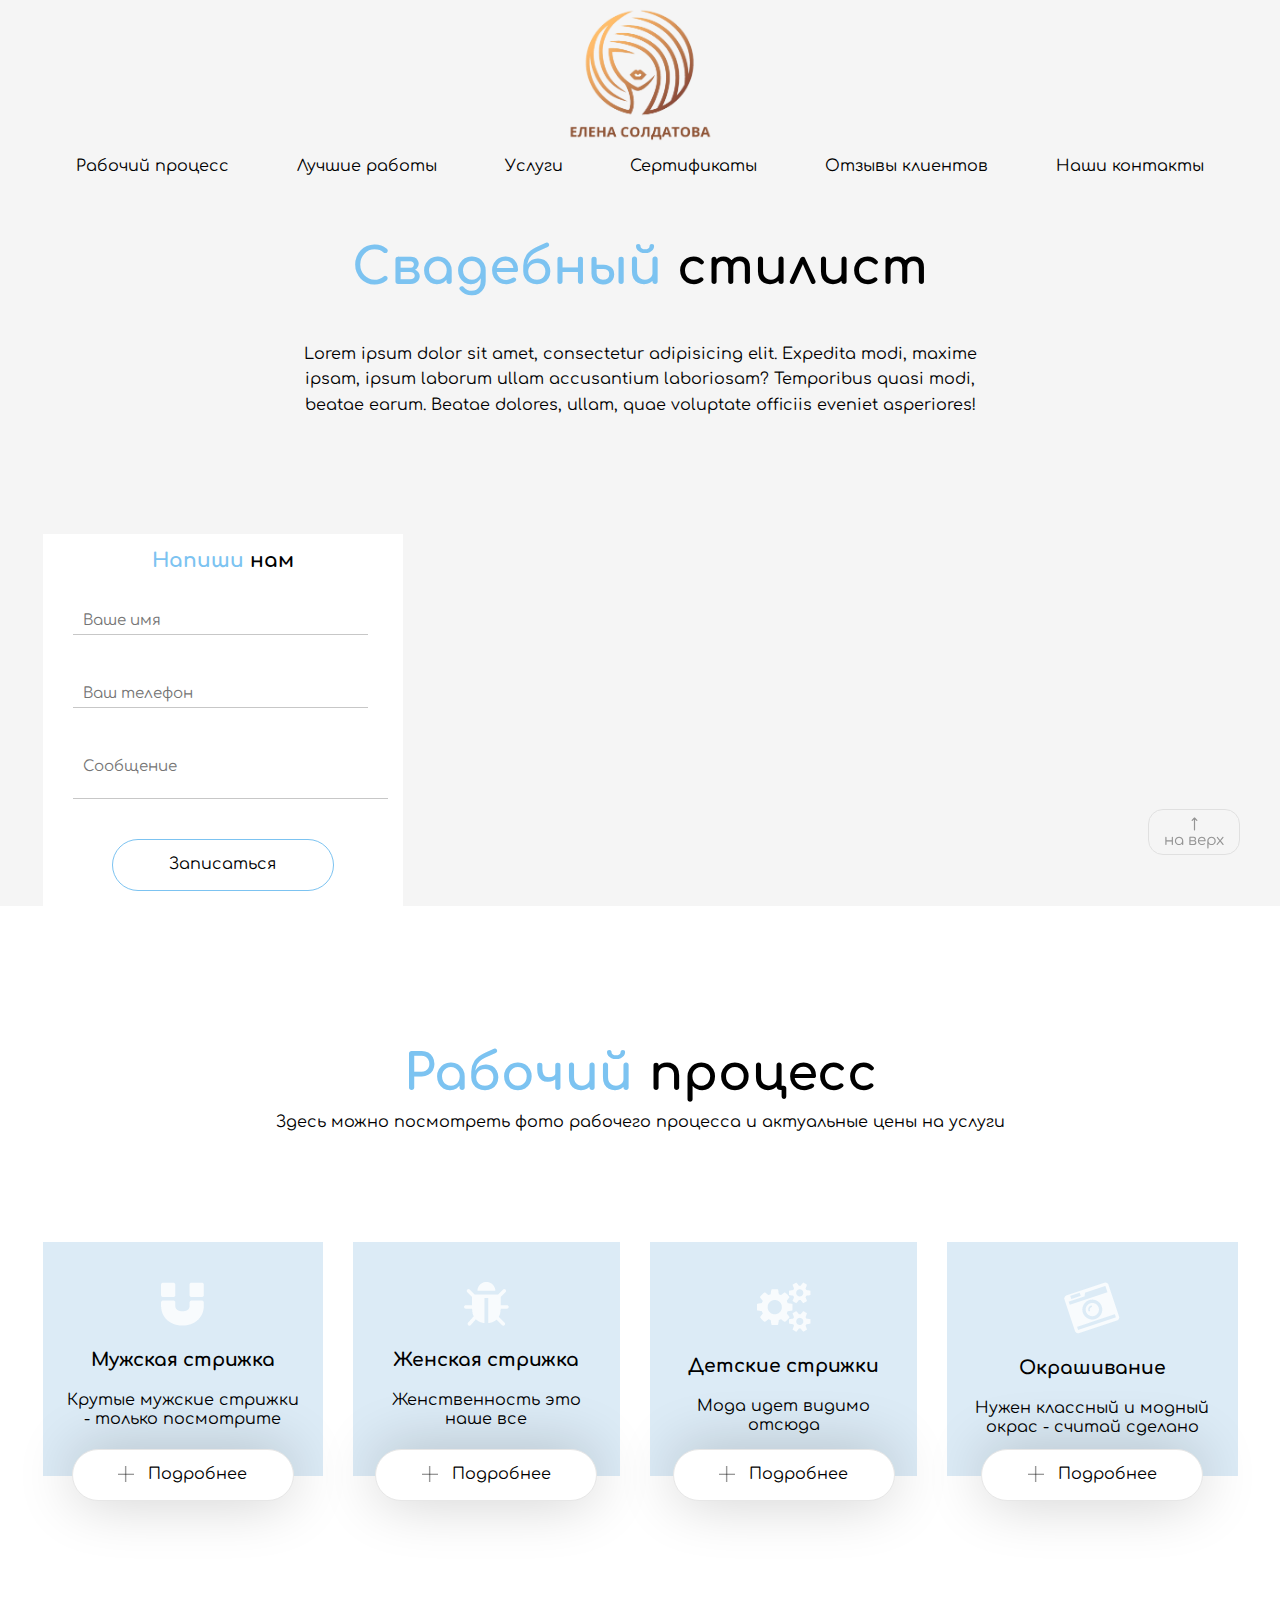
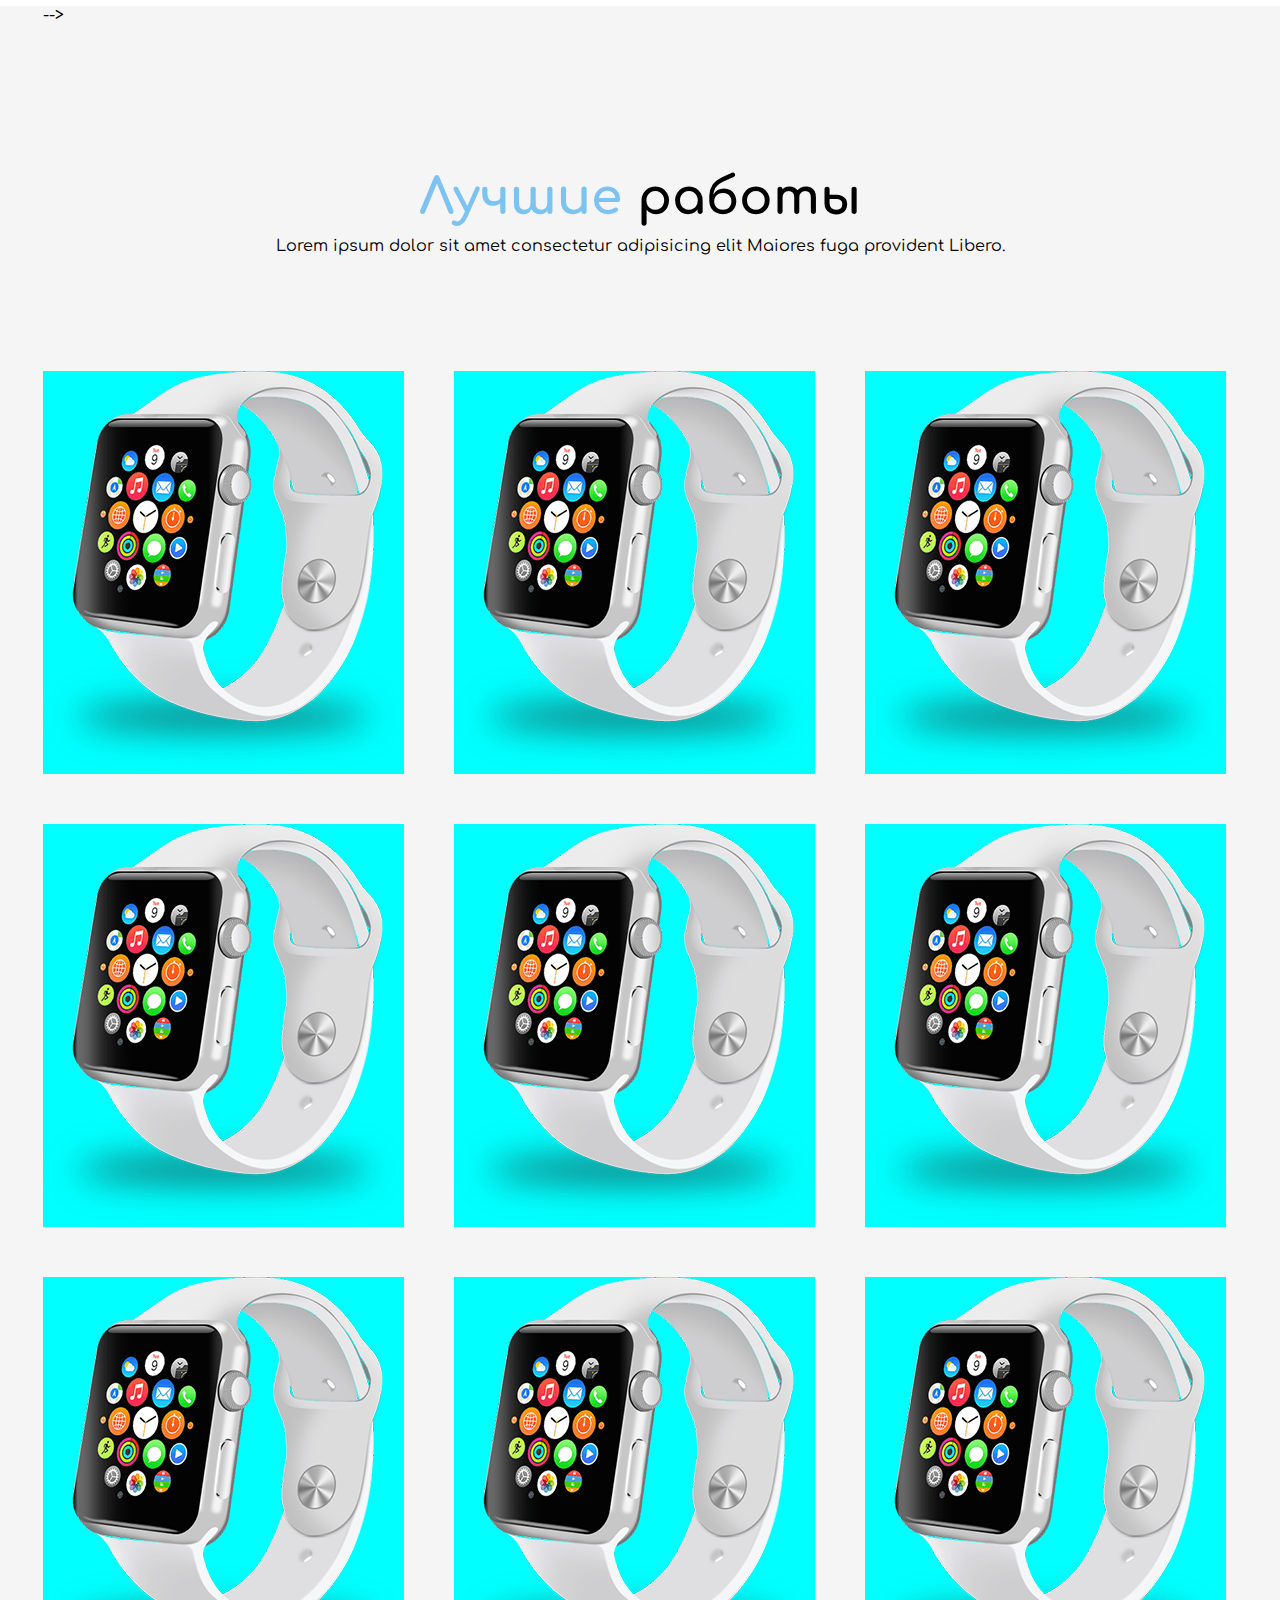
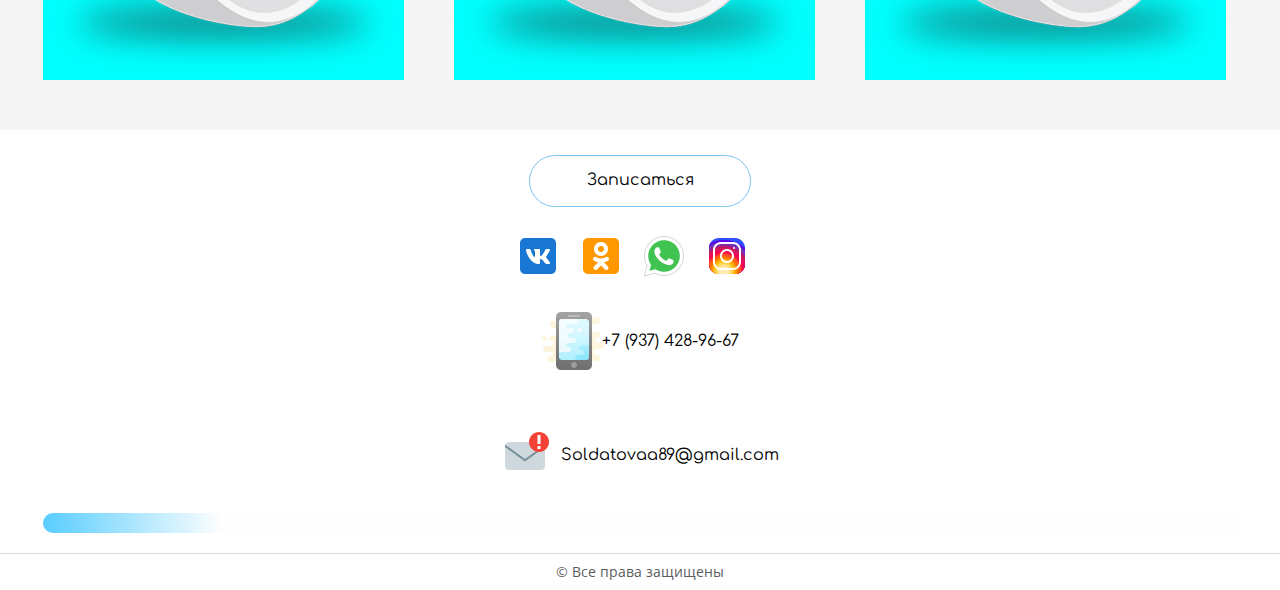
==== Шаблон для Аленкиного сайта/Site_by_Alena/index.html @ 79f77d55 "Учебные проекты" ====
<!DOCTYPE html>
<html lang="ru">
<head>
    <meta charset="UTF-8">
    <title>Елена Солдатова</title>
    <link rel="stylesheet" href="normalize.css">
    <link href="https://fonts.googleapis.com/css?family=Comfortaa:300,400,500,600,700&display=swap" rel="stylesheet">
    <link href="https://fonts.googleapis.com/css?family=Open+Sans:400,700&display=swap" rel="stylesheet">
    <link rel="stylesheet" href="style.css">
</head>

<body>
    <header class="footer" id="top">
        <div class="container">
            <!-- <a name="top"></a> -->
            <div class="logo">
                <img src="img/beautyes.png" alt="logo" class="header_logo" width='150' height="150">
                
            </div>

            <nav class="nav_footer">
                <ul>
                    <li>
                        <!-- Ставим якоря -->
                        <a href="#workingProcess">Рабочий процесс</a>
                    </li>

                    <li>
                        <a href="#bestWorks">Лучшие работы</a>
                    </li>

                    <li>
                        <a href="#">Услуги</a>
                    </li>

                    <li>
                        <a href="#">Сертификаты</a>
                    </li>

                    <li>
                        <a href="#">Отзывы клиентов</a>
                    </li>

                    <li>
                        <a href="#ourContacts">Наши контакты</a>
                    </li>
                </ul>
            </nav>

            <section class="heading">
                <h1><span>Свадебный</span> стилист</h1>
                <p class="heading_text">
                    Lorem ipsum dolor sit amet, consectetur adipisicing elit. Expedita modi, maxime ipsam, ipsum laborum ullam accusantium laboriosam? Temporibus quasi modi, beatae earum. Beatae dolores, ullam, quae voluptate officiis eveniet asperiores!
                </p>

                <form action="#" class="heading_form">
                    <p><span>Напиши</span> нам</p>

                    <input type="search" class="input_search" name="name" placeholder="Ваше имя">

                    <input type="search" class="input_tel" name="tel" placeholder="Ваш телефон">

                    <textarea name="" id="heading_textarea" placeholder="Сообщение"></textarea>

                    <a href="#" class="heading_form-btn">Записаться</a>
                </form>
            </section>
        </div>
    </header>

    <div class="props_container">
        <div class="container">
            <!-- <a name="workingProcess"></a> -->
            <section class="props">
                <h2 id="workingProcess"><span>Рабочий</span> процесс</h2>
                <p class="props_text">Здесь можно посмотреть фото рабочего процесса и актуальные цены на услуги</p>

                <div class="props_block">
                    <div class="props_block_item props_block-1">
                        <img src="img/magnet%EF%81%B6.png" alt="Магнит">
                        <h3>Мужская стрижка</h3>
                        <p>Крутые мужские стрижки - только посмотрите</p>
                        <a href="#" class="props_block-btn"><span>Подробнее</span></a>
                    </div>

                    <div class="props_block_item props_block-2">
                        <img src="img/roach%EF%86%88.png" alt="Жук">
                        <h3>Женская стрижка</h3>
                        <p>Женственность это наше все</p>
                        <a href="#" class="props_block-btn"><span>Подробнее</span></a>
                    </div>

                    <div class="props_block_item props_block-3">
                        <img src="img/mechanical%EF%82%85.png" alt="Механизм">
                        <h3>Детские стрижки</h3>
                        <p>Мода идет видимо отсюда</p>
                        <a href="#" class="props_block-btn"><span>Подробнее</span></a>
                    </div>

                    <div class="props_block_item props_block-4">
                        <img src="img/camera%EF%82%83.png" alt="Камера">
                        <h3>Окрашивание</h3>
                        <p>Нужен классный и модный окрас - считай сделано</p>
                        <a href="#" class="props_block-btn"><span>Подробнее</span></a>
                    </div>
                </div>
            </section>
        </div>
    </div>

    <div class="img_container">
        <div class="container">
            <!-- <a name="bestWorks"></!--> -->
            <section class="img_portfolio">
                <h2 id="bestWorks"><span>Лучшие</span> работы</h2>
                <p class="img_portfolio-text">Lorem ipsum dolor sit amet consectetur adipisicing elit Maiores fuga provident Libero.</p>

                <div class="img_portfolio-item">
                    <img src="img/apple-watch.png" alt="Фотография">
                    <img src="img/apple-watch.png" alt="Фотография">
                    <img src="img/apple-watch.png" alt="Фотография">
                    <img src="img/apple-watch.png" alt="Фотография">
                    <img src="img/apple-watch.png" alt="Фотография">
                    <img src="img/apple-watch.png" alt="Фотография">
                    <img src="img/apple-watch.png" alt="Фотография">
                    <img src="img/apple-watch.png" alt="Фотография">
                    <img src="img/apple-watch.png" alt="Фотография">
                </div>
            </section>
        </div>
    </div>

    <footer class="cont" id="ourContacts">
        <div class="container">
            <!-- <a name="ourContacts"></a> --> <!-- Ставим якоря -->
            <section class="cont__item">
                <h2 class="visually-hidden">Заголовок пустой</h2>
                
                <a href="#" class="heading_form-btn">Записаться</a>

                <ul class="cont-soc">
                    <li class="cont-soc__list">
                        <a href="https://vk.com/fktyf1989" class="cont-list__item" aria-label="Вконтакте" target="_blank">
                            <img src="./img/vk.png" alt="Иконка вконтакте">
                        </a>
                    </li>
                    <li class="cont-soc__list">
                        <a href="https://ok.ru/profile/557922442217" class="cont-list__item" aria-label="Одноклассники" target="_blank">
                            <img src="./img/ok.png" alt="Иконка Одноклассники">
                        </a>  
                    </li>
                    <li class="cont-soc__list">
                        <a href="https://www.whatsapp.com/" class="cont-list__item" aria-label="Ватсап" target="_blank">
                            <img src="./img/whatsapp.png" alt="Иконка Ватсап">
                        </a>
                    </li>
                    <li class="cont-soc__list">
                        <a href="http://instagram.com" class="cont-list__item"  aria-label="Инстаграмм" target="_blank">
                            <img src="./img/instagram.png" alt="Иконка Инстаграмм">
                        </a>
                    </li>
                </ul>
                <div class="cont-soc__connection">
                    <a class="cont-list__link tele" href="tel:+79374289667">+7 (937) 428-96-67</a>
                    <a class="cont-list__link mail" href="mailto:soldatovaa89@gmail.com">Soldatovaa89@gmail.com</a>
                </div>

                <div class="courses__many">
                    <div class="money_block">
                        
                    </div>
                </div>
            </section>
        </div>
        <p class="copyright">© Все права защищены</p>
    </footer>

    <a href="#top" class="up up-arrow">&#8593;<br>на верх</a>
    <script src="https://code.jquery.com/jquery-3.4.1.min.js"></script> 
    <script src="main.js"></script>
</body>
</html>
---- Шаблон для Аленкиного сайта/Site_by_Alena/style.css ----
* {
    margin: 0;
    padding: 0;
}

html {
    scroll-behavior: smooth; 
    /* Плавная прокрутка на верх. Можно ставить на тот блок,
     на который нужно прокрутить */
}

a {
    text-decoration: none;
    color: #000;
}

h1 {
    font-size: 50px;
}

body {
    font-family: 'Comfortaa', cursive;
    font-size: 16px;
    position: relative;
}

/* HEADER  _______START */

header {
    background-color: #f5f5f5;
}

.container {
    width: 1195px;
    margin: 0 auto;
}
.visually-hidden {
    position: absolute;
    clip: rect(1px 1px 1px 1px);
    clip: rect(1px, 1px, 1px, 1px);
    padding: 0 !important;
    border: 0 !important;
    height: 1px !important;
    width: 1px !important;
    overflow: hidden;
}

/* При нажатии на кнопку с лого переход к контактам */

.logo {
    /*    display: inline-block;*/
    text-align: center;
}

.logo:hover {
    /*    text-align: center;*/
    /*    background: url('img/resizeopasity.png') no-repeat center/contain;*/
    /*    background-position: left;*/
    transform: rotate(1deg);
    transition: 0.5s;
    box-shadow: 0 0 60px rgba(0, 0, 0, 0.2);
    opacity: 0.5;
    transform: scale(1.01);
    background-color: #f5f5f5;

}




.nav_footer {
    margin-top: 0px;
}

.nav_footer ul {
    list-style-type: none;
    padding: 0;
    line-height: 1.5;
    display: flex;
    justify-content: space-around;
}

.nav_footer ul li a:hover {
    color: #7cc3f1;
    text-decoration: underline;
    transition: 0.1s;
}

.heading {
    margin-top: 50px;
}

.heading h1,
.heading_text {
    text-align: center;
    padding: 0 250px 0 250px;
    line-height: 1.6;
}

h1 span {
    color: #7cc3f1;
}

.heading_form p {
    font-weight: 700;
    font-size: 20px;
    padding-bottom: 30px;
    text-align: center;
}

.heading_form {
    display: inline-block;
    background-color: #ffffff;
    width: 300px;
    padding: 15px 30px 15px 30px;
    margin-top: 115px;
}

.heading_form:hover {
    box-shadow: 0 0 60px rgba(0, 0, 0, 0.1);
    transform: scale(1.04);
    transition: 0.3s;
}

.heading_form p span {
    color: #7cc3f1;
}

.input_search,
.input_tel,
#heading_textarea {
    border: none;
    border-bottom: 1px solid #c7c7c7;
    resize: none;
    display: block;
    margin-bottom: 40px;
    font-size: 15px;
    width: 295px;
    padding: 10px 10px 5px 10px;
}

.heading_form-btn {
    font-size: 16px;
    display: block;
    border: 1px solid #7cc3f1;
    border-radius: 27px;
    height: 20px;
    width: 200px;
    padding: 15px 10px;
    text-align: center;
    margin: 0 auto;
    /* animation: pulse 2s ease-out infinite; */
}

/* @keyframes pulse {
    from {
        height: 20px;
        width: 200px;
    }

    to {
        height: 20px;
        width: 202px;
        opacity: 0;
        background-color: rgb(64, 104, 100);
        color: #fff;
    }
} */

.heading_form-btn:hover {
    background-color: #7cc3f1;
    color: #fff;
    transition: 0.3s;
}

/* HEADER  __________FINISH */


/* SECTION 2 ________START */

.props_block {
    background-color: #fff;
    margin-top: 110px;
    display: flex
}

.props_container {
    margin-top: -5px;
}

.props h2 span {
    color: #7cc3f1;
    border: 1px solid rgb(255, 255, 255);
    border-radius: 10px;
    /* display: inline-block; */
    animation: pulse 
        0.5s 
        cubic-bezier(0.1,0.25,0.1,1) 0s 
        infinite 
        alternate 
        both; 
}

@keyframes pulse {
    from {
        /* border-radius: 40px; */
        bottom: 0; 
        box-shadow: 0 0 10px rgba(108, 186, 250, 0.5);
    }

    to {
        bottom: 50px; 
        box-shadow: 0 50px 50px rgba(124, 123, 123, 0.1);
    }
}

.props h2 {
    text-align: center;
    font-size: 50px;
    padding-top: 145px;
}

.props_text {
    text-align: center;
    margin-top: 10px;
}


.props_block_item {
    min-width: 19%;
    position: relative;
    background-color: #dcebf6;
    margin-right: 30px;
    text-align: center;
    padding: 40px 20px 40px 20px;
}

.props_block-1:hover {
    background-color: #4eb2f7;
    box-shadow: 0 0 60px rgba(0, 0, 0, 0.3);
    transform: scale(0.97);
    color: #fff;
    transition: 0.3s;
}

.props_block-2:hover {
    background-color: #c049f8;
    box-shadow: 0 0 60px rgba(0, 0, 0, 0.3);
    transform: scale(0.97);
    color: #fff;
    transition: 0.3s;
}

.props_block-3:hover {
    background-color: #817eff;
    box-shadow: 0 0 60px rgba(0, 0, 0, 0.3);
    transform: scale(0.97);
    color: #fff;
    transition: 0.3s;
}

.props_block-4:hover {
    background-color: #f74770;
    box-shadow: 0 0 60px rgba(0, 0, 0, 0.3);
    transform: scale(0.97);
    color: #fff;
    transition: 0.3s;
}

.props_block_item:last-child {
    margin-right: 0;
}

.props_block h3,
.props_block p {
    margin-top: 20px;
}


/* Кнопка WORKING */

.props_block-btn {
    background-color: #fff;
    display: block;
    border: 0.05px solid #e7e7e7;
    box-shadow: 0 0 60px rgba(0, 0, 0, 0.2);
    border-radius: 27px;
    height: 20px;
    width: 200px;
    padding: 15px 10px;
    margin: 0 auto;
    margin-top: 30px;
    position: absolute;
    top: 177px;
    left: 50%;
    transform: translateX(-50%);
}

/* Крестик слева кнопки */

.props_block-btn span {
    background: url("img/%D0%BAectangle.png") no-repeat;
    background-position: left;
    padding-left: 30px;
}

/* Блок портфолио */

.img_container {
    background-color: #f5f5f5;
    margin-top: 130px
}

.img_portfolio h2 span {
    color: #7cc3f1;
}

.img_portfolio h2 {
    text-align: center;
    font-size: 50px;
    padding-top: 145px;
}

.img_portfolio-text {
    text-align: center;
    margin-top: 10px;
}

.img_portfolio-item {
    margin-top: 115px;
    display: flex;
    flex-wrap: wrap;
}

.img_portfolio-item img {
    background-color: aqua;
    margin-right: 50px;
    margin-bottom: 50px;
}

.img_portfolio-item img:nth-child(3n) {
    margin-right: 0px;
}


/* Контакты */

.cont {
    background-color: #ffffff;
    padding-top: 25px;
    /* padding-bottom: 30px; */
}
/* .cont__item {

} */

.cont-soc {
    display: flex;
    justify-content: center;
    align-items: center;
    margin-top: 25px;
}
.cont-soc__list {
    list-style: none;
    margin-right: 15px;
}

.cont-soc__connection {
    display: flex;
    flex-direction: column;
    align-items: center;
}

.cont-list__item img:hover {
    transform: scale(1.1);
    transition: 0.3s;
    opacity: 0.5;
}

.tele {
    background-image: url("./img/telefon.png");
    background-repeat: no-repeat;
    background-position: left;
    padding: 48px 0 48px 60px;
}

.mail {
    background-image: url("./img/mail.png");
    
}

.cont-list__link {
    background-repeat: no-repeat;
    background-position: left;
    padding: 48px 0 48px 60px;
}

.cont-list__link:hover {
    transform: scale(1.03);
    transition: 0.3s;
    opacity: 0.8;
}

.copyright {
    font-family: "Open Sans", sans-serif;
    font-weight: 400;
    font-size: 14px;
    text-align: center;
    color: #5c5c5c;
    padding-top: 10px;
    padding-bottom: 10px;
    border-top: 1px solid #d8d8d8;
}

/* Кнопка наверх */

.up-arrow {
    position: fixed;
    display: block;
    right: 40px;
    bottom: 45px;
    text-align: center;
    font-size: 15px;
    color: #949494;
    border: 1px solid #e0e0e0;
    border-radius: 15px;
    padding: 5px 15px 5px 15px;
}

/* Блок с курcом валют */

.courses__many {
    /* width: 100%;
    height: 100px; */
    margin: 0px 0 20px 0;

}

.money_block {
    border-radius: 10px 0 0 10px;
    padding: 10px 0 10px 20px;
    line-height: 2;
    font-size: 17px;
    font-style: italic;
    font-weight: 700;
    /* background: rgb(5, 142, 199); */
    background: linear-gradient(87deg,
                rgb(88, 205, 255) 0%, 
                rgb(254, 254, 254) 15%);
}
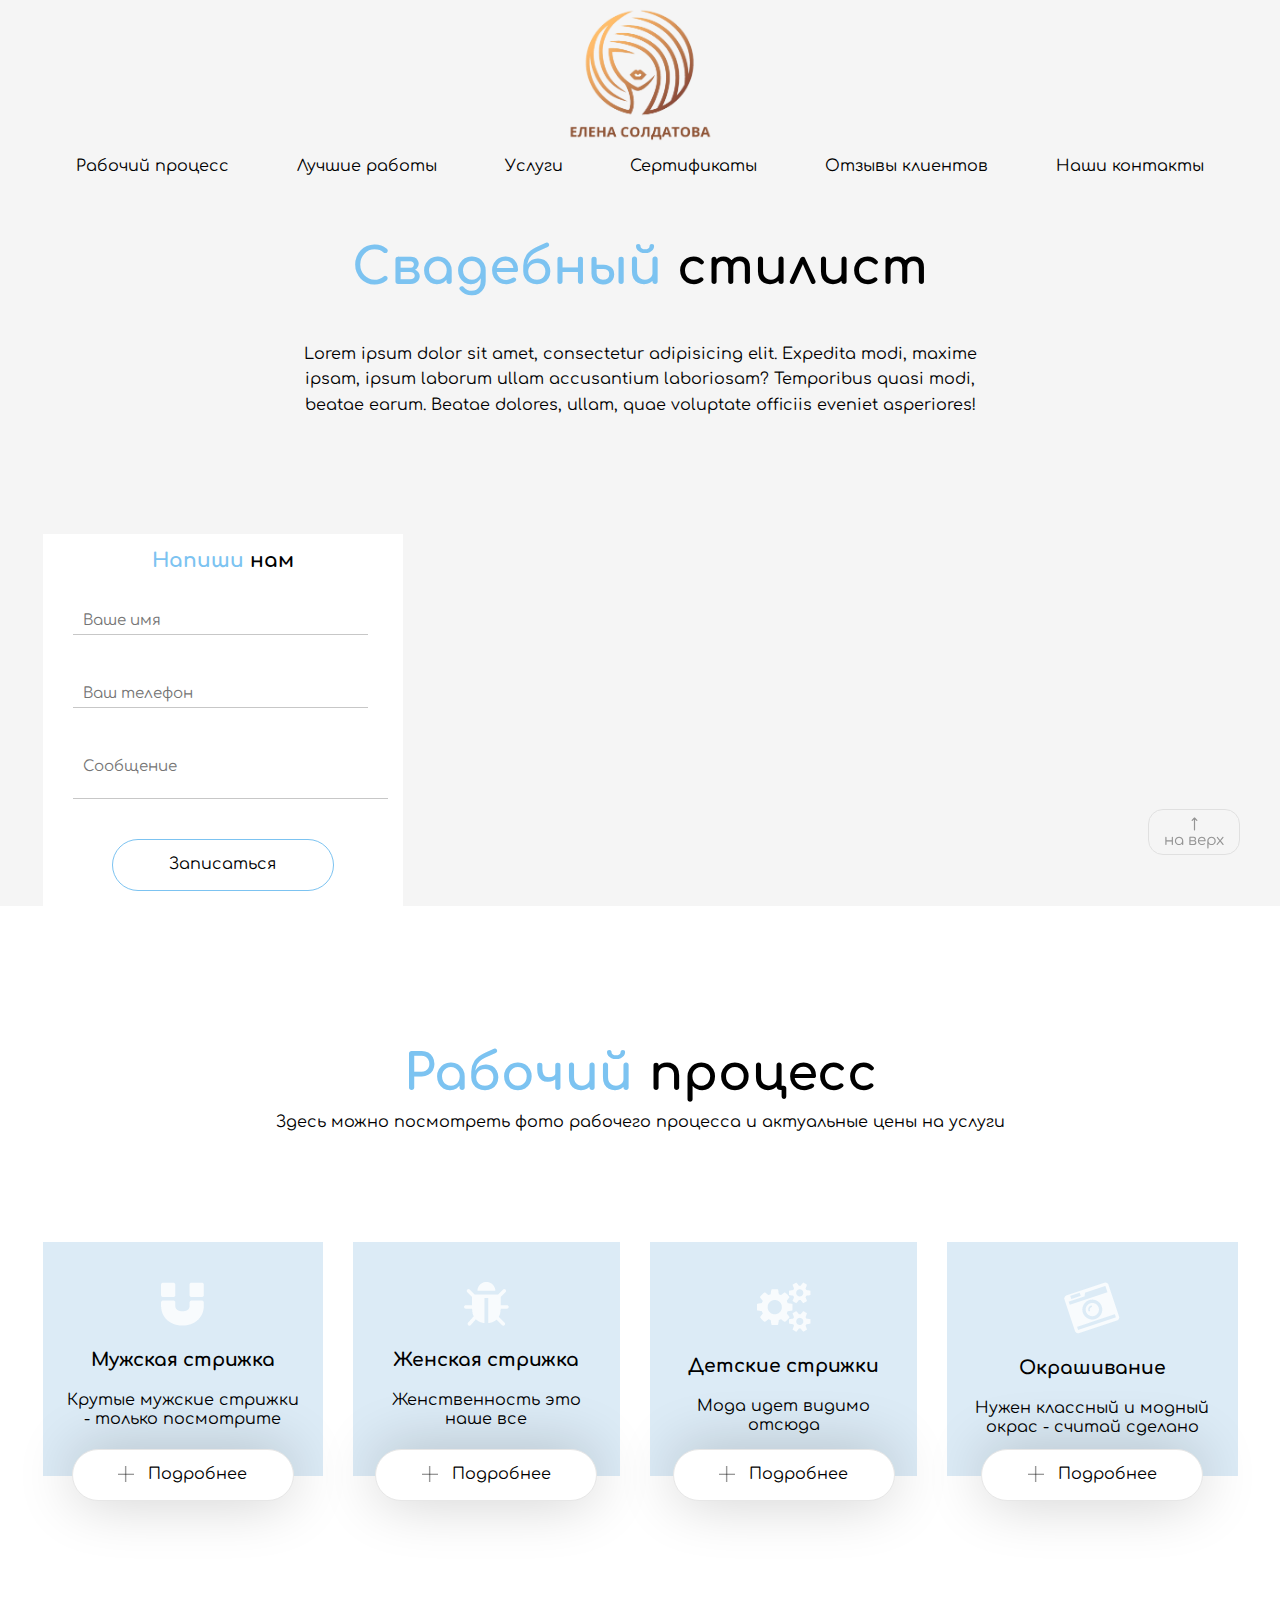
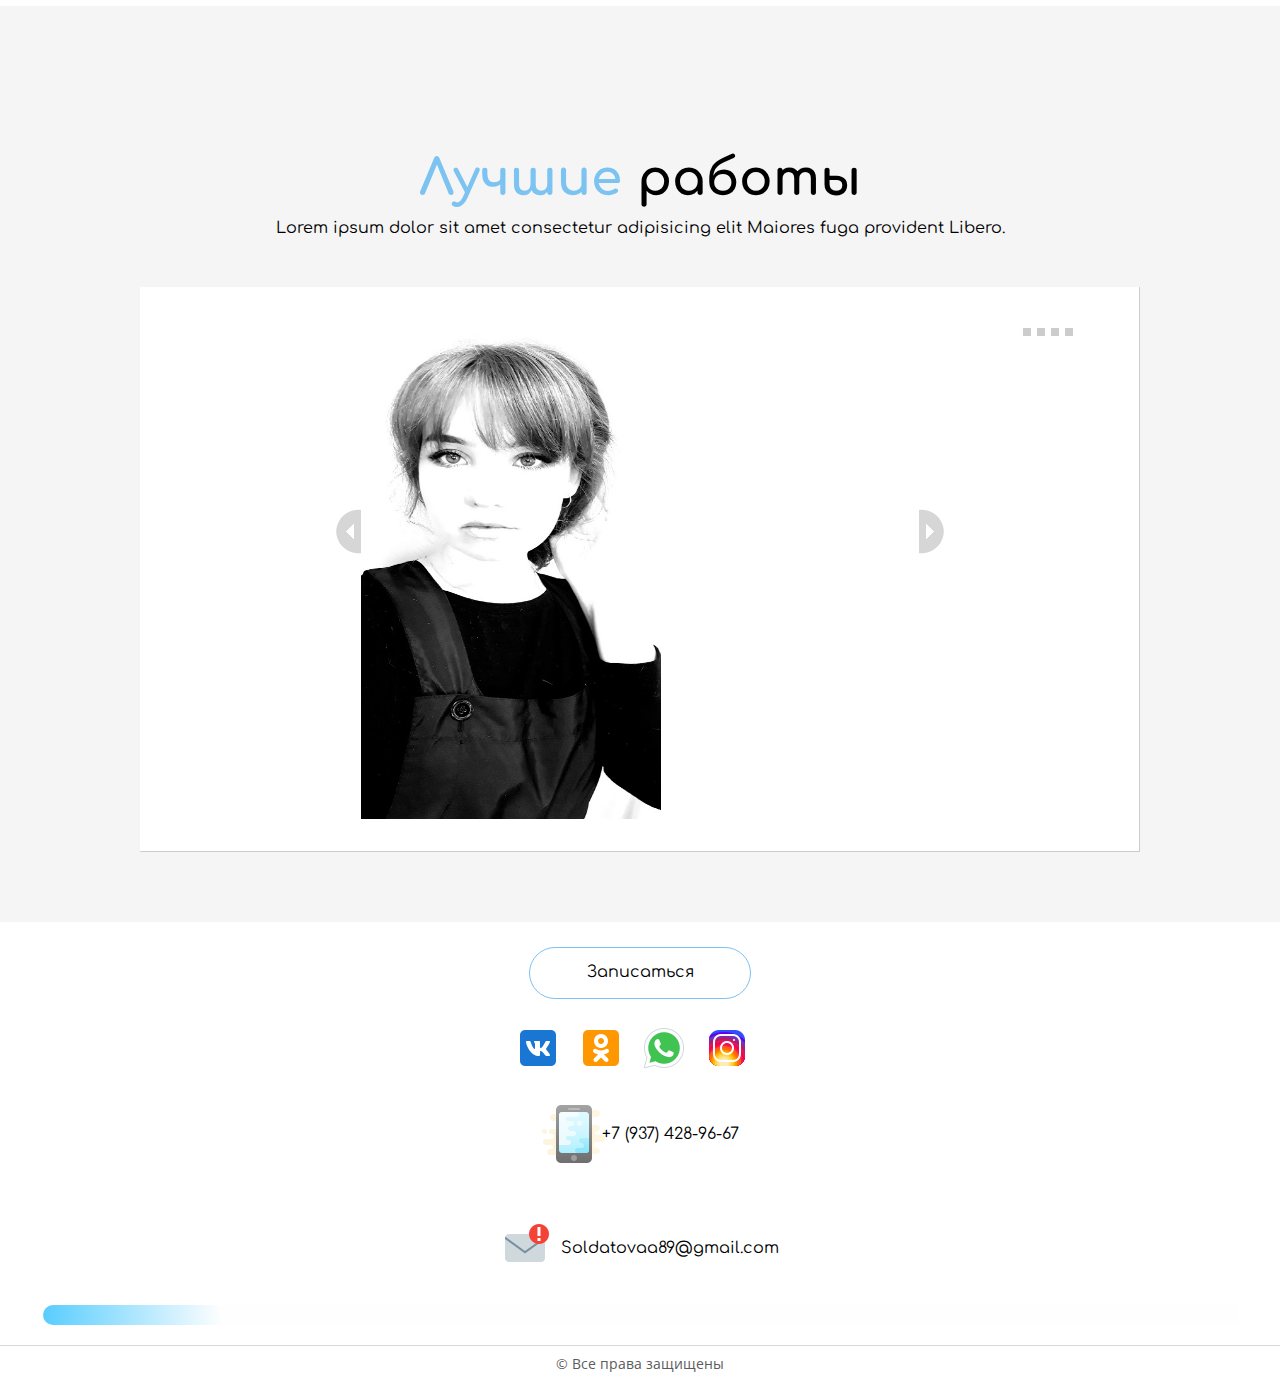
==== commit b834ed97: "Слайдер для Site_by_Alena" ====
--- a/Шаблон для Аленкиного сайта/Site_by_Alena/index.html
+++ b/Шаблон для Аленкиного сайта/Site_by_Alena/index.html
@@ -7,6 +7,9 @@
     <link href="https://fonts.googleapis.com/css?family=Comfortaa:300,400,500,600,700&display=swap" rel="stylesheet">
     <link href="https://fonts.googleapis.com/css?family=Open+Sans:400,700&display=swap" rel="stylesheet">
     <link rel="stylesheet" href="style.css">
+    <link rel="stylesheet" href="style_slide.css">
+    <script src="https://code.jquery.com/jquery-3.4.1.min.js"></script>
+    <script src="main.js"></script>
 </head>
 
 <body>
@@ -108,27 +111,60 @@
         </div>
     </div>
 
+    <!-- <div class="img_container">
+        <div class="container"> -->
+            <!-- <a name="bestWorks"></!--> 
+            <!-- <section class="img_portfolio">
+                <h2 id="bestWorks"><span>Лучшие</span> работы</h2>
+                <p class="img_portfolio-text">Lorem ipsum dolor sit amet consectetur adipisicing elit Maiores fuga provident Libero.</p>
+
+                <div class="img_portfolio-item">
+                    <img src="img/apple-watch.png" alt="Фотография">
+                    <img src="img/apple-watch.png" alt="Фотография">
+                    <img src="img/apple-watch.png" alt="Фотография">
+                    <img src="img/apple-watch.png" alt="Фотография">
+                    <img src="img/apple-watch.png" alt="Фотография">
+                    <img src="img/apple-watch.png" alt="Фотография">
+                    <img src="img/apple-watch.png" alt="Фотография">
+                    <img src="img/apple-watch.png" alt="Фотография">
+                    <img src="img/apple-watch.png" alt="Фотография">
+                </div>
+            </section>
+        </div>
+    </div> -->
+
+    <!-- Карусель для фото -->
     <div class="img_container">
         <div class="container">
-            <!-- <a name="bestWorks"></!--> -->
             <section class="img_portfolio">
                 <h2 id="bestWorks"><span>Лучшие</span> работы</h2>
                 <p class="img_portfolio-text">Lorem ipsum dolor sit amet consectetur adipisicing elit Maiores fuga provident Libero.</p>
-
-                <div class="img_portfolio-item">
-                    <img src="img/apple-watch.png" alt="Фотография">
-                    <img src="img/apple-watch.png" alt="Фотография">
-                    <img src="img/apple-watch.png" alt="Фотография">
-                    <img src="img/apple-watch.png" alt="Фотография">
-                    <img src="img/apple-watch.png" alt="Фотография">
-                    <img src="img/apple-watch.png" alt="Фотография">
-                    <img src="img/apple-watch.png" alt="Фотография">
-                    <img src="img/apple-watch.png" alt="Фотография">
-                    <img src="img/apple-watch.png" alt="Фотография">
-                </div>
-            </section>
+                <div id="wrapper">
+                    <div id="container">
+                        <div class="sliderbutton" id="slideleft" onclick="slideshow.move(-1)"></div>
+                        <div id="slider">
+                            <ul>
+                                <li><img src="./img/master.jpg" width="300" height="500" alt="Первое фото" /></li>
+                                <li><img src="./img/woman.png" width="500" height="500" alt="Второе фото" /></li>
+                                <li><img src="./img/work__process.jpg" width="500" height="500" alt="Третье фото" /></li>
+                                <li><img src="./img/resize.jpg" width="500" height="500" alt="Четвертое фото" /></li>
+                                <li><img src="./img/apple-watch.png" width="500" height="500" alt="Пятое фото" /></li>
+                            </ul>
+                        </div>
+                        <div class="sliderbutton" id="slideright" onclick="slideshow.move(1)"></div>
+                        <ul id="pagination" class="pagination">
+                            <li onclick="slideshow.pos(0)" class></li>
+                            <li onclick="slideshow.pos(1)" class></li>
+                            <li onclick="slideshow.pos(2)" class></li>
+                            <li onclick="slideshow.pos(3)" class></li>
+                            <li onclick="slideshow.pos(4)" class></li>
+                        </ul>
+                    </div>
+                </div>
+            </section>    
         </div>
     </div>
+    <!-- // Карусель для фото -->
 
     <footer class="cont" id="ourContacts">
         <div class="container">
@@ -176,7 +212,28 @@
     </footer>
 
     <a href="#top" class="up up-arrow">&#8593;<br>на верх</a>
-    <script src="https://code.jquery.com/jquery-3.4.1.min.js"></script> 
-    <script src="main.js"></script>
+    
+    
+    <!-- Начальный скрипт слайдера, остальное в slider.js
+    Ничего не понимаю пока, скопировано с 
+    https://web-stydia.com/wp-content/uploads/example_file/sliders-2/ -->
+    <script src="slider.js"></script>
+    <script type="text/javascript">
+        var slideshow=new TINY.slider.slide('slideshow',{
+            id: 'slider',
+            auto: 4,
+            resume: false,
+            vertical: false,
+            navid: 'pagination',
+            activeclass: 'current',
+            position: 0,
+            rewind: false,
+            elastic: true,
+            left: 'slideleft',
+            right: 'slideright'
+        });
+    </script>
+    
+    
 </body>
 </html>--- a/Шаблон для Аленкиного сайта/Site_by_Alena/style.css
+++ b/Шаблон для Аленкиного сайта/Site_by_Alena/style.css
@@ -308,7 +308,8 @@
 
 .img_container {
     background-color: #f5f5f5;
-    margin-top: 130px
+    margin-top: 130px;
+    padding-bottom: 20px;
 }
 
 .img_portfolio h2 span {
--- a/Шаблон для Аленкиного сайта/Site_by_Alena/style_slide.css
+++ b/Шаблон для Аленкиного сайта/Site_by_Alena/style_slide.css
@@ -0,0 +1,86 @@
+
+/* body {
+	font: 12px Verdana, Arial;
+	color: #555;
+	background: #ddd;
+} */
+/* p {
+	line-height: 1.4;
+	margin-bottom: 12px;
+} */
+#wrapper {
+	width: 1000px;
+	margin: 50px auto;
+}
+#container {
+  display: flex;
+  justify-content: center;
+	position: relative;
+	background: #fff;
+	padding: 32px;
+	min-height: 500px;
+	border-right: 1px solid #ccc;
+	border-bottom: 1px solid #ccc;
+}
+.sliderbutton {
+	float: left;
+	width: 25px;
+	height: 235px;
+	cursor: pointer;
+}
+#slideleft {
+	background: url('./img/icons.gif') -50px -165px no-repeat;
+}
+#slideleft:hover {
+	opacity: 0.5;
+}
+#slideright {
+	background: url('./img/icons.gif') 0 190px no-repeat;
+}
+#slideright:hover {
+	opacity: 0.5;
+}
+#slider {
+	float: left;
+	position: relative;
+	overflow: auto;
+	width: 558px;
+	min-height: 500px;
+}
+#slider ul {
+	position: absolute;
+	list-style: none;
+	top: 0;
+	left: 0;
+}
+#slider li {
+	float: left;
+	width: 558px;
+  min-height: 235px;
+  /* margin-right: 30px; */
+}
+
+/* #slider li:last-child {
+  margin-right: 0;
+} */
+
+.pagination {
+	position: absolute;
+	top: 40px;
+	right: 61px;
+	list-style: none;
+	height: 25px;
+}
+.pagination li {
+	float: left;
+	cursor: pointer;
+	height: 8px;
+	width: 8px;
+	background: #ccc;
+	margin: 0 4px 0 0;
+	border: 1px solid #fff;
+}
+.pagination li:hover,
+li.current {
+	background: #fff;
+}
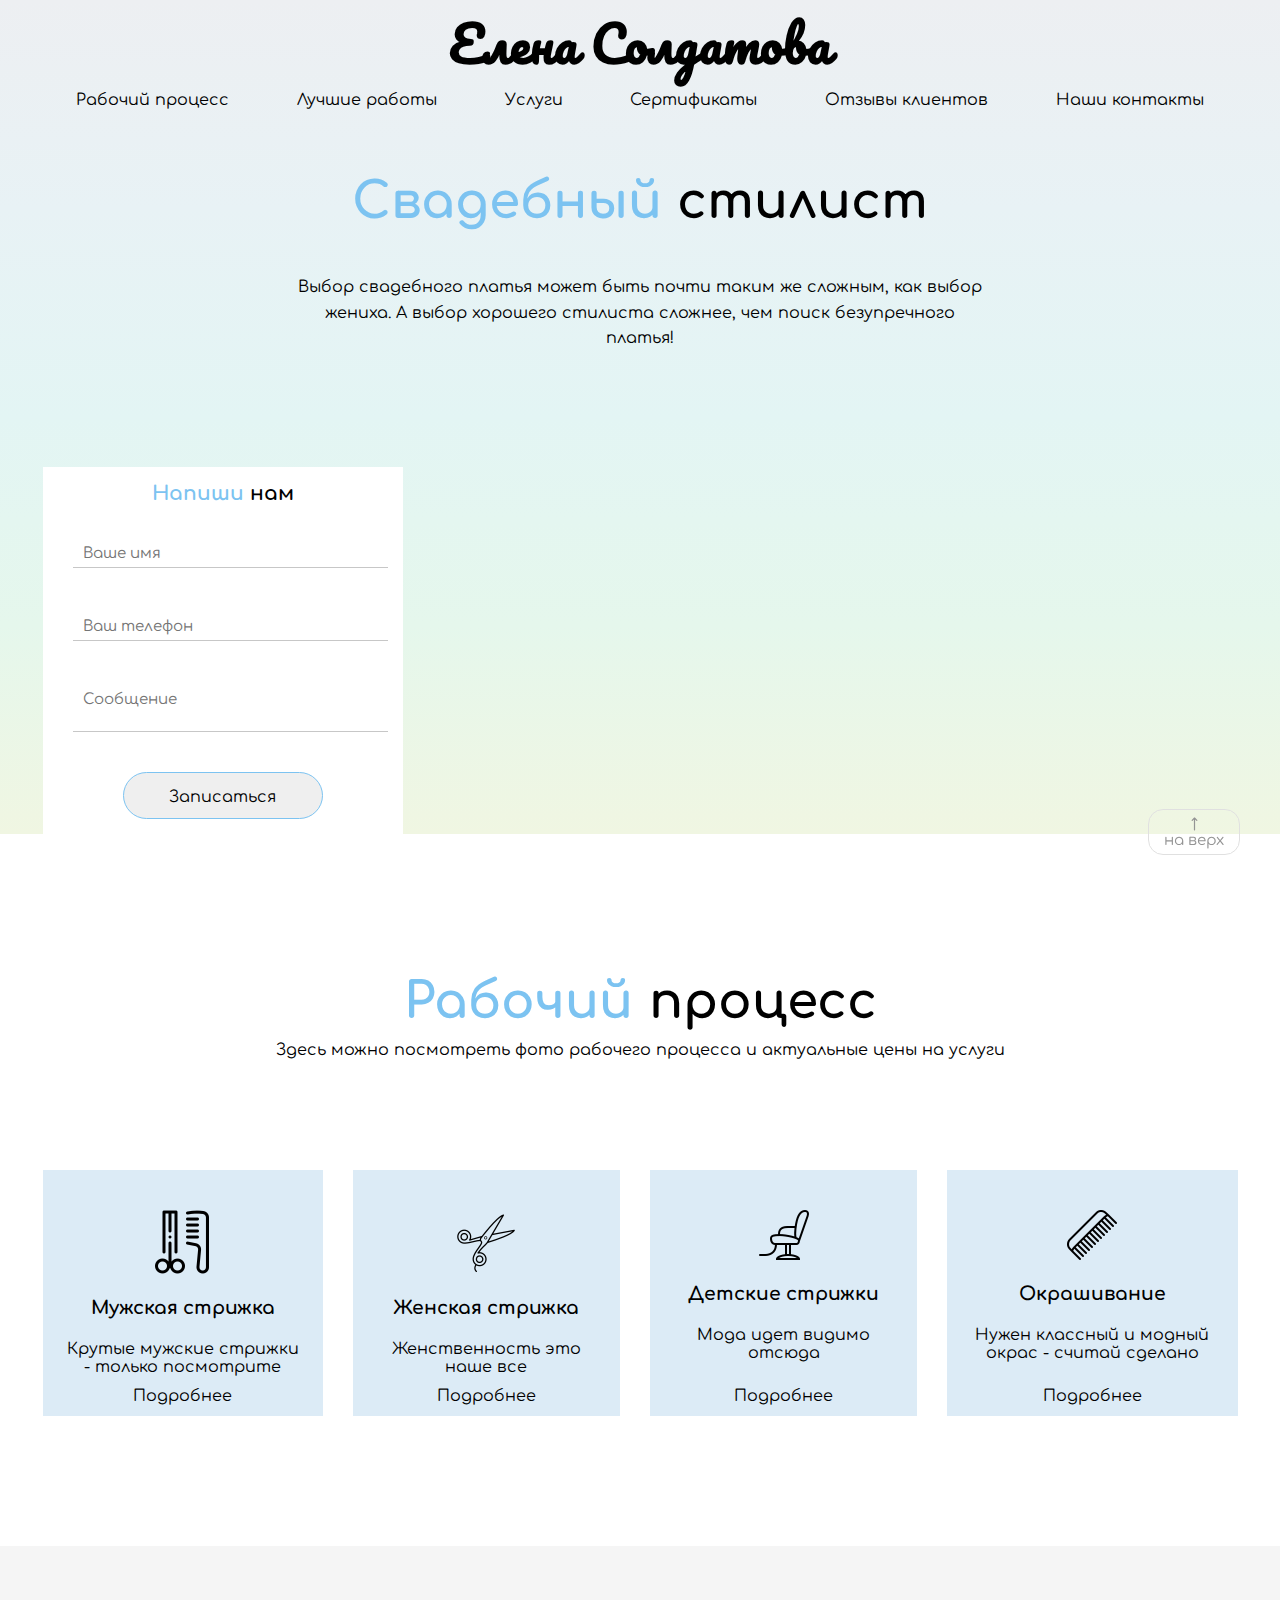
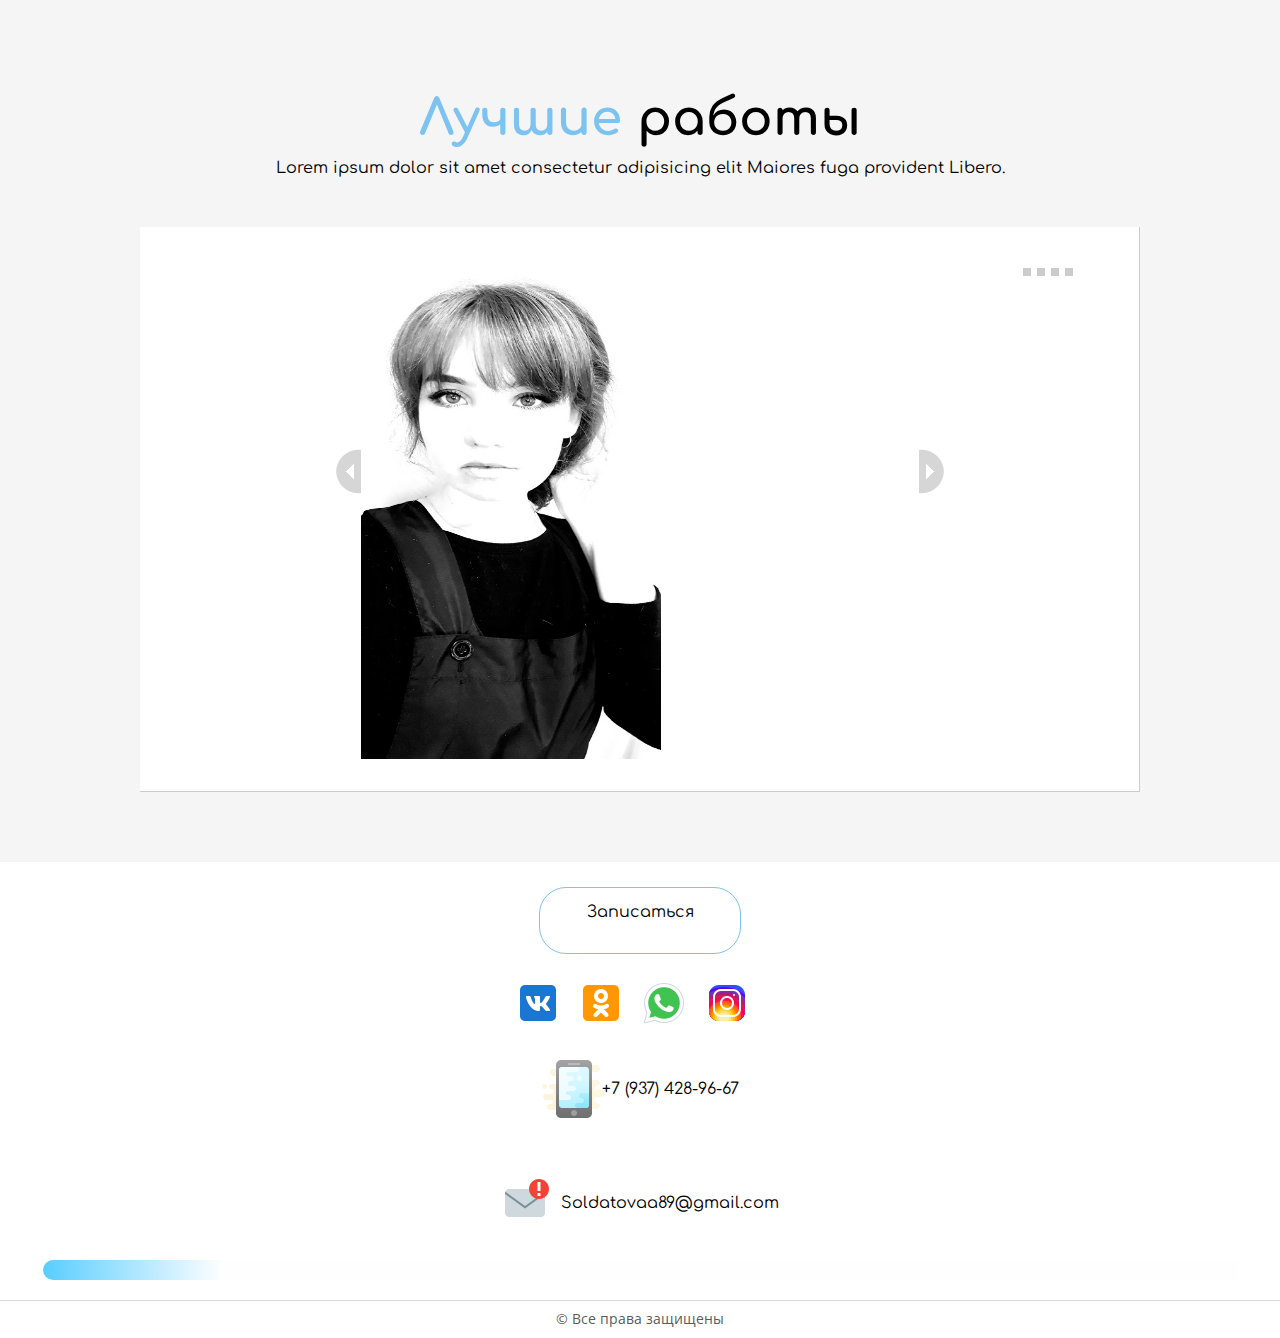
==== commit 7e2d5ec3: "Некоторые стилевые правки на Аленкином сайте" ====
--- a/Шаблон для Аленкиного сайта/Site_by_Alena/index.html
+++ b/Шаблон для Аленкиного сайта/Site_by_Alena/index.html
@@ -16,12 +16,14 @@
     <header class="footer" id="top">
         <div class="container">
             <!-- <a name="top"></a> -->
-            <div class="logo">
-                <img src="img/beautyes.png" alt="logo" class="header_logo" width='150' height="150">
+            <h1 class="footer-logo__heading">Елена Солдатова</h1>
+
+            <nav class="nav_footer">
+                <!-- <div class="logo">
+                    <img src="img/beautyes.png" alt="logo" class="header_logo" width='150' height="150">
+                    
+                </div> -->
                 
-            </div>
-
-            <nav class="nav_footer">
                 <ul>
                     <li>
                         <!-- Ставим якоря -->
@@ -53,19 +55,19 @@
             <section class="heading">
                 <h1><span>Свадебный</span> стилист</h1>
                 <p class="heading_text">
-                    Lorem ipsum dolor sit amet, consectetur adipisicing elit. Expedita modi, maxime ipsam, ipsum laborum ullam accusantium laboriosam? Temporibus quasi modi, beatae earum. Beatae dolores, ullam, quae voluptate officiis eveniet asperiores!
+                    Выбор свадебного платья может быть почти таким же сложным, как выбор жениха. А выбор хорошего стилиста сложнее, чем поиск безупречного платья!
                 </p>
 
-                <form action="#" class="heading_form">
+                <form action="send.php" method="post" class="heading_form">
                     <p><span>Напиши</span> нам</p>
 
-                    <input type="search" class="input_search" name="name" placeholder="Ваше имя">
-
-                    <input type="search" class="input_tel" name="tel" placeholder="Ваш телефон">
-
-                    <textarea name="" id="heading_textarea" placeholder="Сообщение"></textarea>
-
-                    <a href="#" class="heading_form-btn">Записаться</a>
+                    <input type="text" class="input_search" name="name" placeholder="Ваше имя" required>
+
+                    <input type="text" class="input_tel" name="tel" placeholder="Ваш телефон" required>
+
+                    <textarea name="message" id="heading_textarea" placeholder="Сообщение" required></textarea>
+
+                    <input type="submit" class="heading_form-btn" value="Записаться" name="scribe">
                 </form>
             </section>
         </div>
@@ -80,28 +82,28 @@
 
                 <div class="props_block">
                     <div class="props_block_item props_block-1">
-                        <img src="img/magnet%EF%81%B6.png" alt="Магнит">
+                        <img src="img/icons8-парикмахерская-64.png" alt="Магнит">
                         <h3>Мужская стрижка</h3>
                         <p>Крутые мужские стрижки - только посмотрите</p>
                         <a href="#" class="props_block-btn"><span>Подробнее</span></a>
                     </div>
 
                     <div class="props_block_item props_block-2">
-                        <img src="img/roach%EF%86%88.png" alt="Жук">
+                        <img src="img/icons8-парикмахерские-ножницы-64.png" alt="Жук">
                         <h3>Женская стрижка</h3>
                         <p>Женственность это наше все</p>
                         <a href="#" class="props_block-btn"><span>Подробнее</span></a>
                     </div>
 
                     <div class="props_block_item props_block-3">
-                        <img src="img/mechanical%EF%82%85.png" alt="Механизм">
+                        <img src="img/icons8-парикмахерское-кресло-50.png" alt="Механизм">
                         <h3>Детские стрижки</h3>
                         <p>Мода идет видимо отсюда</p>
                         <a href="#" class="props_block-btn"><span>Подробнее</span></a>
                     </div>
 
                     <div class="props_block_item props_block-4">
-                        <img src="img/camera%EF%82%83.png" alt="Камера">
+                        <img src="img/icons8-расческа-50.png" alt="Камера">
                         <h3>Окрашивание</h3>
                         <p>Нужен классный и модный окрас - считай сделано</p>
                         <a href="#" class="props_block-btn"><span>Подробнее</span></a>
--- a/Шаблон для Аленкиного сайта/Site_by_Alena/style.css
+++ b/Шаблон для Аленкиного сайта/Site_by_Alena/style.css
@@ -24,10 +24,22 @@
     position: relative;
 }
 
+@font-face {
+    font-family: "Pacifico";
+    src: url("fonts/Pacifico-Regular.ttf");
+    font-style: normal;
+    font-weight: 400;
+}
+
 /* HEADER  _______START */
 
 header {
-    background-color: #f5f5f5;
+    background-image: linear-gradient(to bottom, 
+                    #edeff2,
+                    #e8f2f5,
+                    #e3f5f4,
+                    #e5f7ec, 
+                    #f0f6e2);
 }
 
 .container {
@@ -47,29 +59,34 @@
 
 /* При нажатии на кнопку с лого переход к контактам */
 
-.logo {
+/* .logo { */
     /*    display: inline-block;*/
-    text-align: center;
-}
-
-.logo:hover {
+    /* text-align: center; */
+/* } */
+
+/* .logo:hover { */
     /*    text-align: center;*/
     /*    background: url('img/resizeopasity.png') no-repeat center/contain;*/
     /*    background-position: left;*/
-    transform: rotate(1deg);
-    transition: 0.5s;
-    box-shadow: 0 0 60px rgba(0, 0, 0, 0.2);
-    opacity: 0.5;
-    transform: scale(1.01);
-    background-color: #f5f5f5;
-
-}
-
-
-
+    /* transform: rotate(1deg); */
+    /* transition: 0.5s; */
+    /* box-shadow: 0 0 60px rgba(0, 0, 0, 0.2); */
+    /* opacity: 0.5; */
+    /* transform: scale(1.01); */
+    /* background-color: #f5f5f5; */
+
+/* } */
 
 .nav_footer {
     margin-top: 0px;
+}
+
+.footer-logo__heading {
+    text-align: center;
+    font-family: "Pacifico";
+    margin: 0;
+    padding: 15px;
+
 }
 
 .nav_footer ul {
@@ -146,7 +163,7 @@
     border-radius: 27px;
     height: 20px;
     width: 200px;
-    padding: 15px 10px;
+    padding: 15px 0 30px 0;
     text-align: center;
     margin: 0 auto;
     /* animation: pulse 2s ease-out infinite; */
@@ -280,29 +297,35 @@
 /* Кнопка WORKING */
 
 .props_block-btn {
-    background-color: #fff;
+    /* background-color: #fff; */
     display: block;
-    border: 0.05px solid #e7e7e7;
-    box-shadow: 0 0 60px rgba(0, 0, 0, 0.2);
-    border-radius: 27px;
-    height: 20px;
-    width: 200px;
-    padding: 15px 10px;
-    margin: 0 auto;
-    margin-top: 30px;
+    /* border: 0.05px solid #e7e7e7; */
+    /* box-shadow: 0 0 60px rgba(0, 0, 0, 0.2); */
+    /* border-radius: 27px; */
+    /* height: 20px; */
+    /* width: 200px; */
+    /* padding: 15px 10px; */
+    /* margin: 0 auto; */
+    margin-top: 40px;
     position: absolute;
     top: 177px;
     left: 50%;
     transform: translateX(-50%);
 }
 
+.props_block-btn:hover {
+    color: #fff;
+    text-decoration: underline;
+    font-size: 18px;
+}
+
 /* Крестик слева кнопки */
 
-.props_block-btn span {
+/* .props_block-btn span {
     background: url("img/%D0%BAectangle.png") no-repeat;
     background-position: left;
     padding-left: 30px;
-}
+} */
 
 /* Блок портфолио */
 
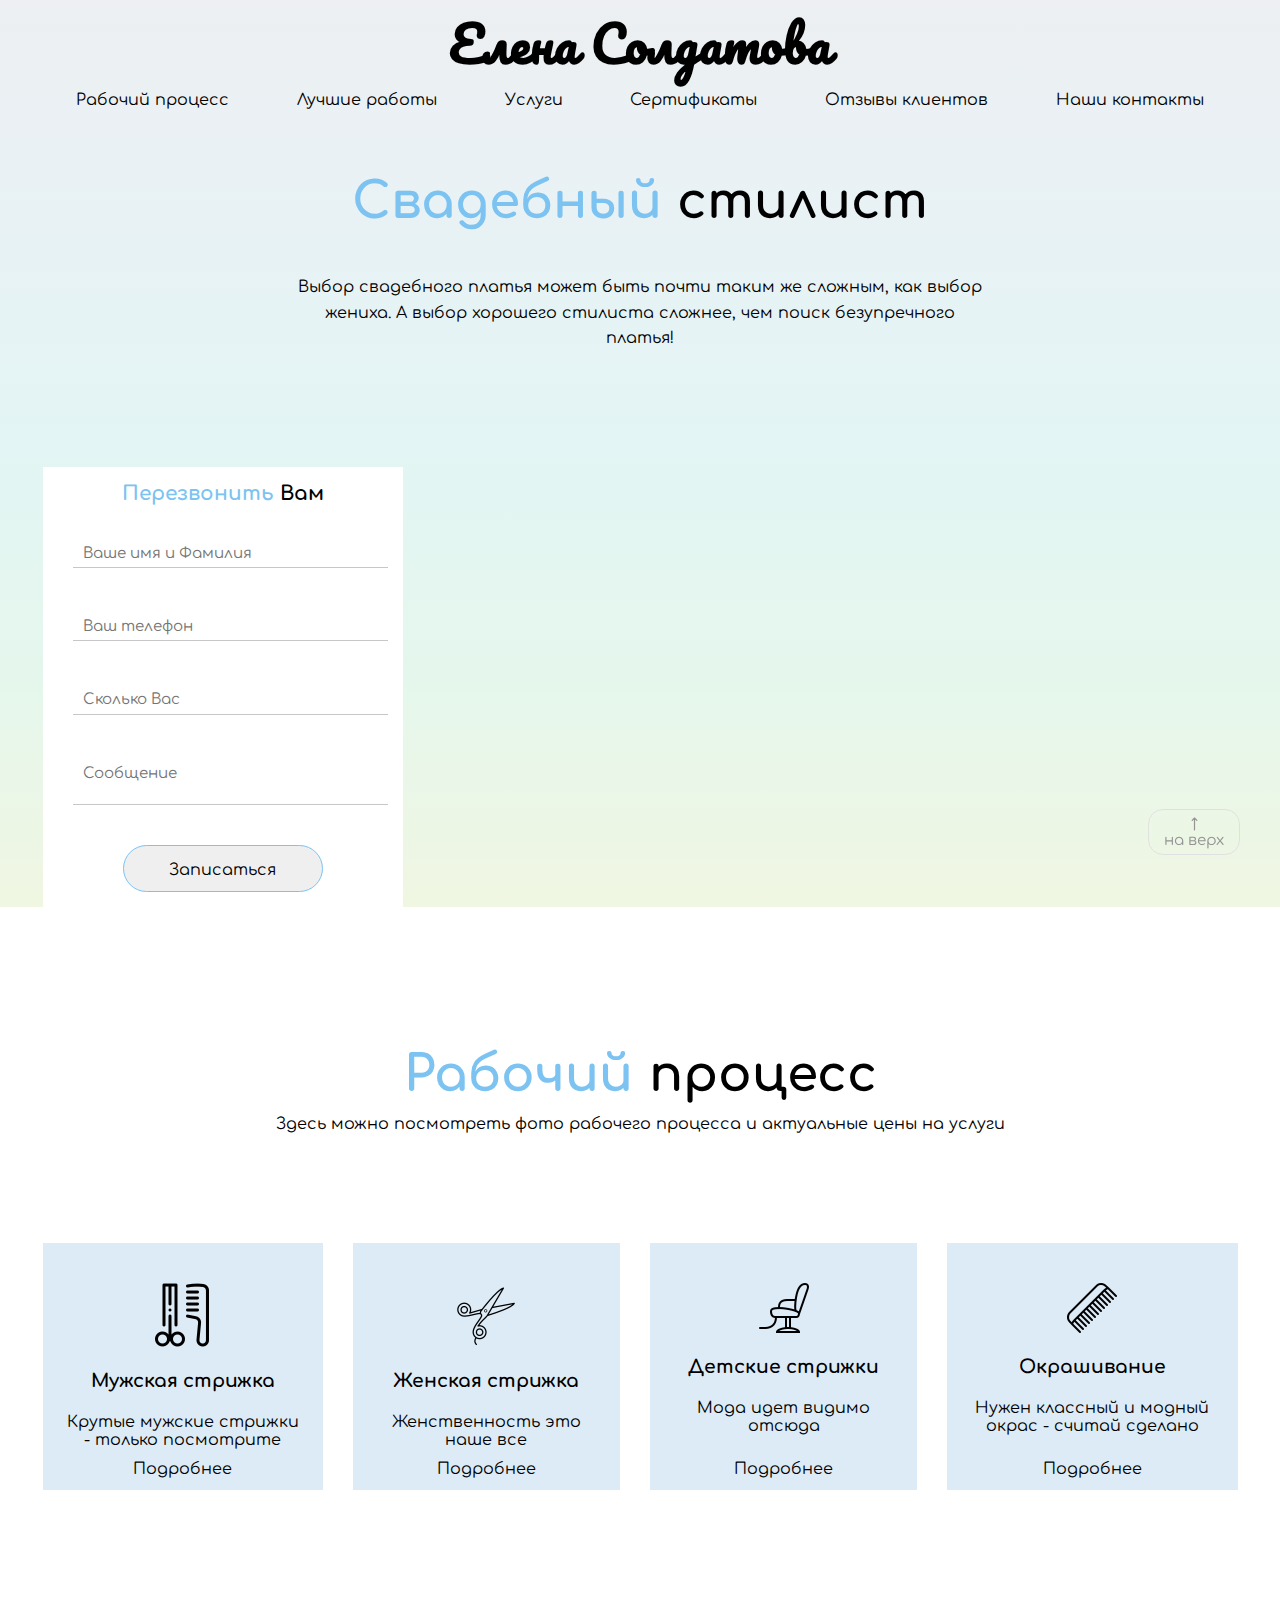
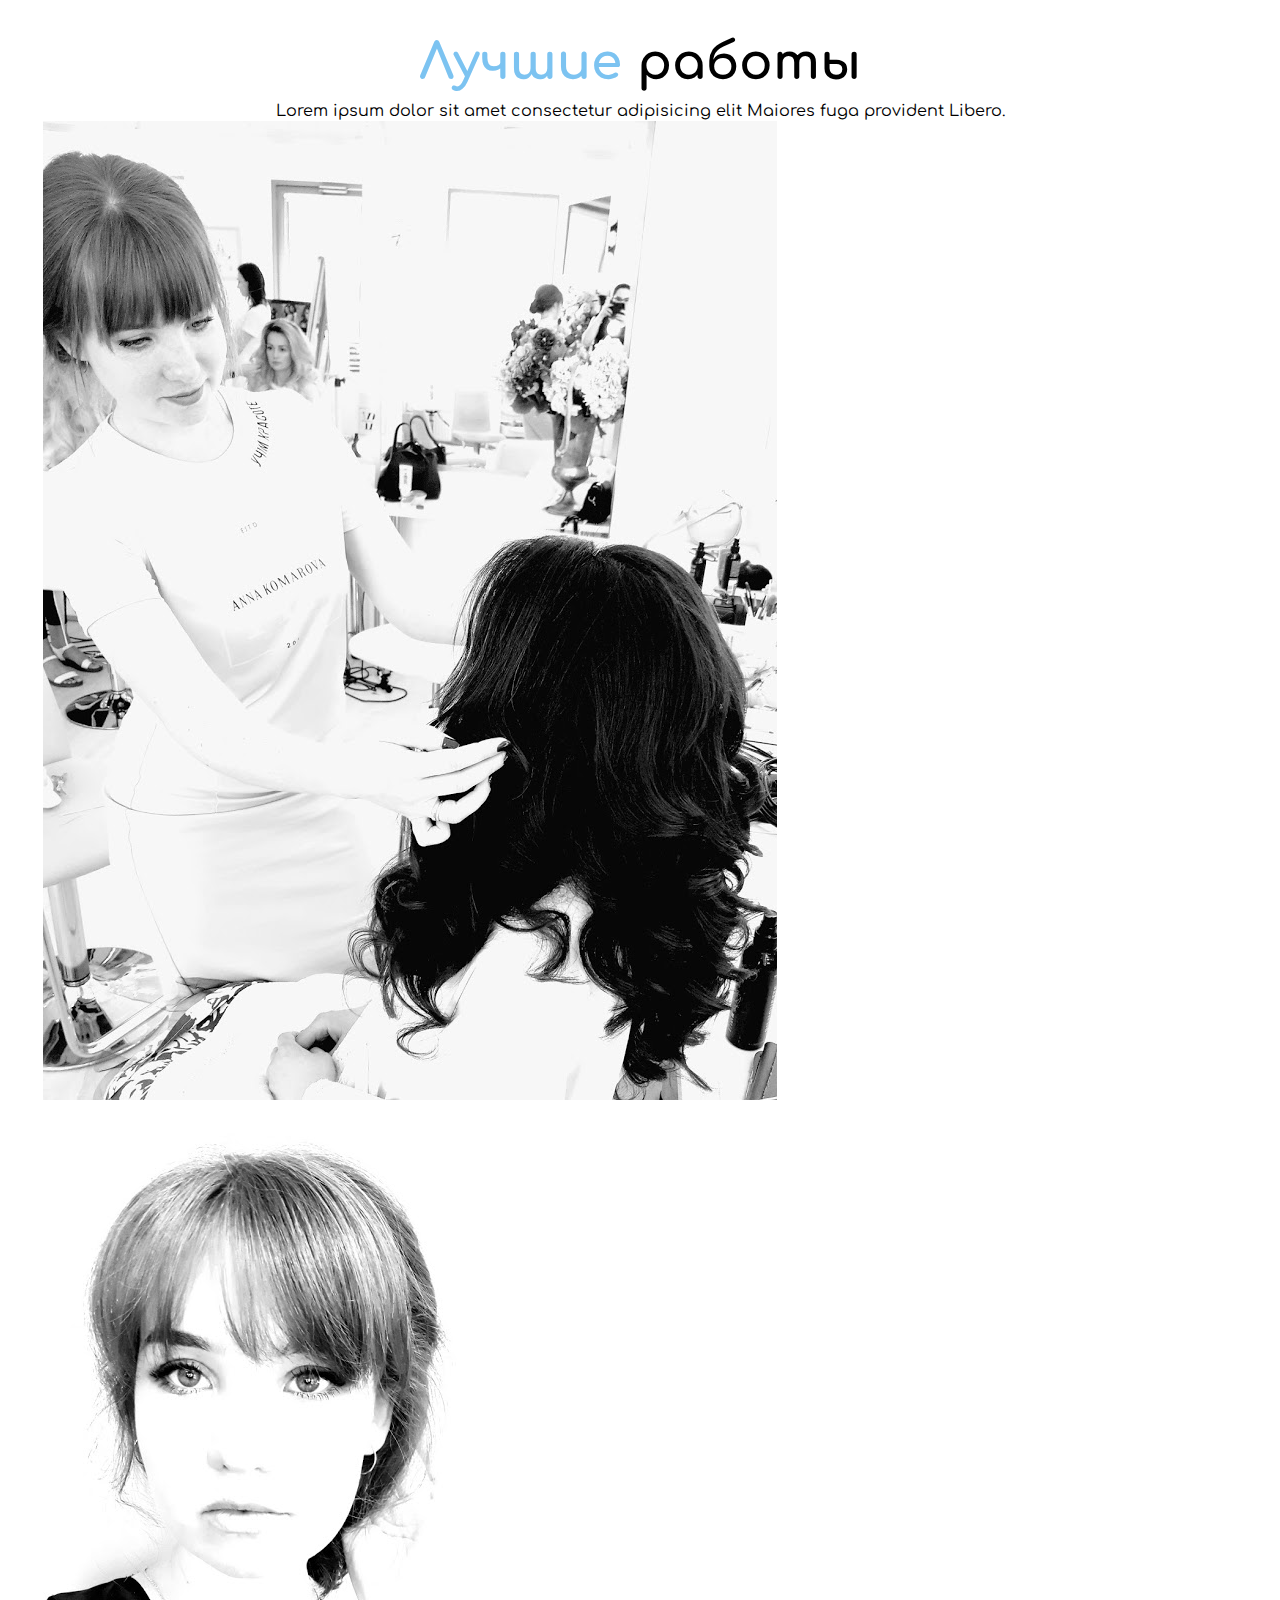
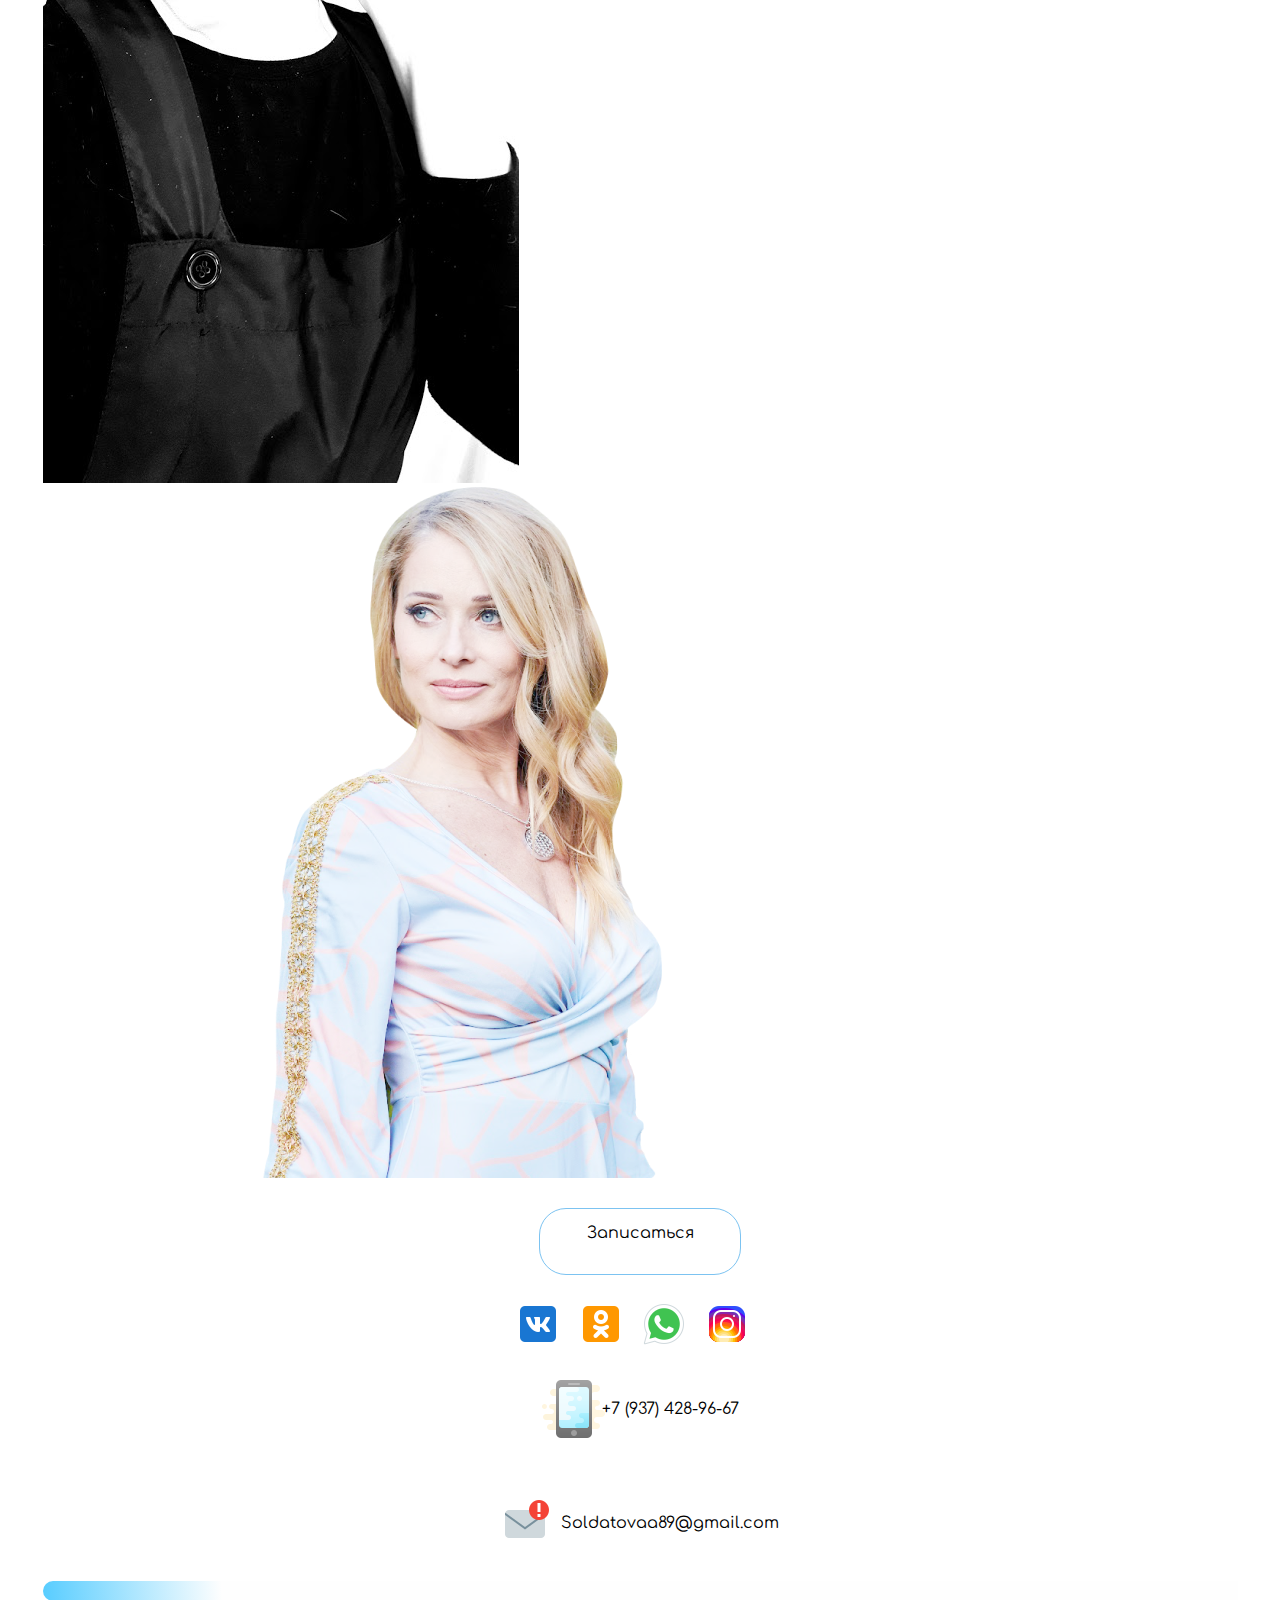
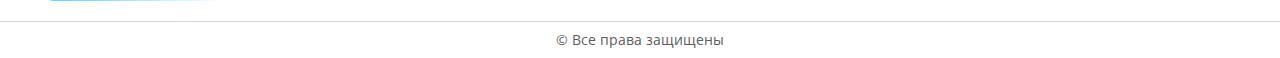
==== commit 14927cc2: "орма отправки" ====
--- a/Шаблон для Аленкиного сайта/Site_by_Alena/index.html
+++ b/Шаблон для Аленкиного сайта/Site_by_Alena/index.html
@@ -7,9 +7,11 @@
     <link href="https://fonts.googleapis.com/css?family=Comfortaa:300,400,500,600,700&display=swap" rel="stylesheet">
     <link href="https://fonts.googleapis.com/css?family=Open+Sans:400,700&display=swap" rel="stylesheet">
     <link rel="stylesheet" href="style.css">
-    <link rel="stylesheet" href="style_slide.css">
-    <script src="https://code.jquery.com/jquery-3.4.1.min.js"></script>
-    <script src="main.js"></script>
+    <link rel="stylesheet" href="slick-theme.css">
+    <link rel="stylesheet" href="slick.css">
+    
+    <!-- <link rel="stylesheet" href="style_slide.css"> -->
+    
 </head>
 
 <body>
@@ -58,16 +60,30 @@
                     Выбор свадебного платья может быть почти таким же сложным, как выбор жениха. А выбор хорошего стилиста сложнее, чем поиск безупречного платья!
                 </p>
 
-                <form action="send.php" method="post" class="heading_form">
-                    <p><span>Напиши</span> нам</p>
-
-                    <input type="text" class="input_search" name="name" placeholder="Ваше имя" required>
-
-                    <input type="text" class="input_tel" name="tel" placeholder="Ваш телефон" required>
-
-                    <textarea name="message" id="heading_textarea" placeholder="Сообщение" required></textarea>
-
-                    <input type="submit" class="heading_form-btn" value="Записаться" name="scribe">
+                <form class="heading_form">
+                    <p><span>Перезвонить</span> Вам</p>
+
+                    <!-- Hidden Required Fields -->
+                    <input type="hidden" name="project_name" value="http://soldatoff27.siteme.org/">
+
+                    <input type="hidden" name="admin_email" value="sold24@yandex.ru">
+
+                    <input type="hidden" name="form_subject" value="Заявка с верхней формы">
+                    <!-- END Hidden Required Fields -->
+
+                    <!-- Наша форма -->
+
+                    <input type="text" class="form-input" name="Имя Фамилия" placeholder="Ваше имя и Фамилия" required>
+
+                    <input type="text" class="form-input" name="Телефон" placeholder="Ваш телефон" required>
+
+                    <input type="number" class="form-input" name="Сколько Вас" placeholder="Сколько Вас" required>
+
+                    <textarea name="Сообщение" class="form-input" placeholder="Сообщение" required></textarea>
+
+                    <button class="heading_form-btn">Записаться</button>
+
+                    <!-- Наша форма -->
                 </form>
             </section>
         </div>
@@ -136,7 +152,7 @@
     </div> -->
 
     <!-- Карусель для фото -->
-    <div class="img_container">
+    <!-- <div class="img_container">
         <div class="container">
             <section class="img_portfolio">
                 <h2 id="bestWorks"><span>Лучшие</span> работы</h2>
@@ -165,8 +181,19 @@
                 </div>
             </section>    
         </div>
+    </div> -->
+    <!-- // Карусель для фото -->
+    <div class="container">
+        <section class="img_portfolio">
+            <h2 id="bestWorks"><span>Лучшие</span> работы</h2>
+            <p class="img_portfolio-text">Lorem ipsum dolor sit amet consectetur adipisicing elit Maiores fuga provident Libero.</p>
+            <div class="slickslider">
+                <div><img src="img/work__process.jpg" alt=""></div>
+                <div><img src="img/master.jpg" alt=""></div>
+                <div><img src="img/woman.png" alt=""></div>
+            </div>
+        </section>
     </div>
-    <!-- // Карусель для фото -->
 
     <footer class="cont" id="ourContacts">
         <div class="container">
@@ -219,7 +246,7 @@
     <!-- Начальный скрипт слайдера, остальное в slider.js
     Ничего не понимаю пока, скопировано с 
     https://web-stydia.com/wp-content/uploads/example_file/sliders-2/ -->
-    <script src="slider.js"></script>
+    <!-- <script src="slider.js"></script>
     <script type="text/javascript">
         var slideshow=new TINY.slider.slide('slideshow',{
             id: 'slider',
@@ -234,8 +261,11 @@
             left: 'slideleft',
             right: 'slideright'
         });
-    </script>
-    
-    
+    </script> -->
+    <script src="jquery-3.5.1.min.js"></script>
+
+    <script src="slick.js"></script>
+    <script src="main.js"></script>
+    <script src="./scriptform/script.js"></script>
 </body>
 </html>--- a/Шаблон для Аленкиного сайта/Site_by_Alena/style.css
+++ b/Шаблон для Аленкиного сайта/Site_by_Alena/style.css
@@ -97,10 +97,14 @@
     justify-content: space-around;
 }
 
+.nav_footer ul li a {
+    transition: 0.3s;
+}
+
 .nav_footer ul li a:hover {
     color: #7cc3f1;
     text-decoration: underline;
-    transition: 0.1s;
+    transition: 0.3s;
 }
 
 .heading {
@@ -131,21 +135,20 @@
     width: 300px;
     padding: 15px 30px 15px 30px;
     margin-top: 115px;
+    transition: 0.5s;
 }
 
 .heading_form:hover {
     box-shadow: 0 0 60px rgba(0, 0, 0, 0.1);
     transform: scale(1.04);
-    transition: 0.3s;
+    transition: 0.5s;
 }
 
 .heading_form p span {
     color: #7cc3f1;
 }
 
-.input_search,
-.input_tel,
-#heading_textarea {
+.form-input {
     border: none;
     border-bottom: 1px solid #c7c7c7;
     resize: none;
@@ -166,6 +169,7 @@
     padding: 15px 0 30px 0;
     text-align: center;
     margin: 0 auto;
+    transition: 0.3s;
     /* animation: pulse 2s ease-out infinite; */
 }
 
@@ -250,6 +254,7 @@
     margin-right: 30px;
     text-align: center;
     padding: 40px 20px 40px 20px;
+    transition: 0.3s;
 }
 
 .props_block-1:hover {
@@ -387,12 +392,17 @@
 .cont-soc__list {
     list-style: none;
     margin-right: 15px;
+    
 }
 
 .cont-soc__connection {
     display: flex;
     flex-direction: column;
     align-items: center;
+}
+
+.cont-list__item img {
+    transition: 0.3s;
 }
 
 .cont-list__item img:hover {
@@ -417,6 +427,7 @@
     background-repeat: no-repeat;
     background-position: left;
     padding: 48px 0 48px 60px;
+    transition: 0.3s;
 }
 
 .cont-list__link:hover {
